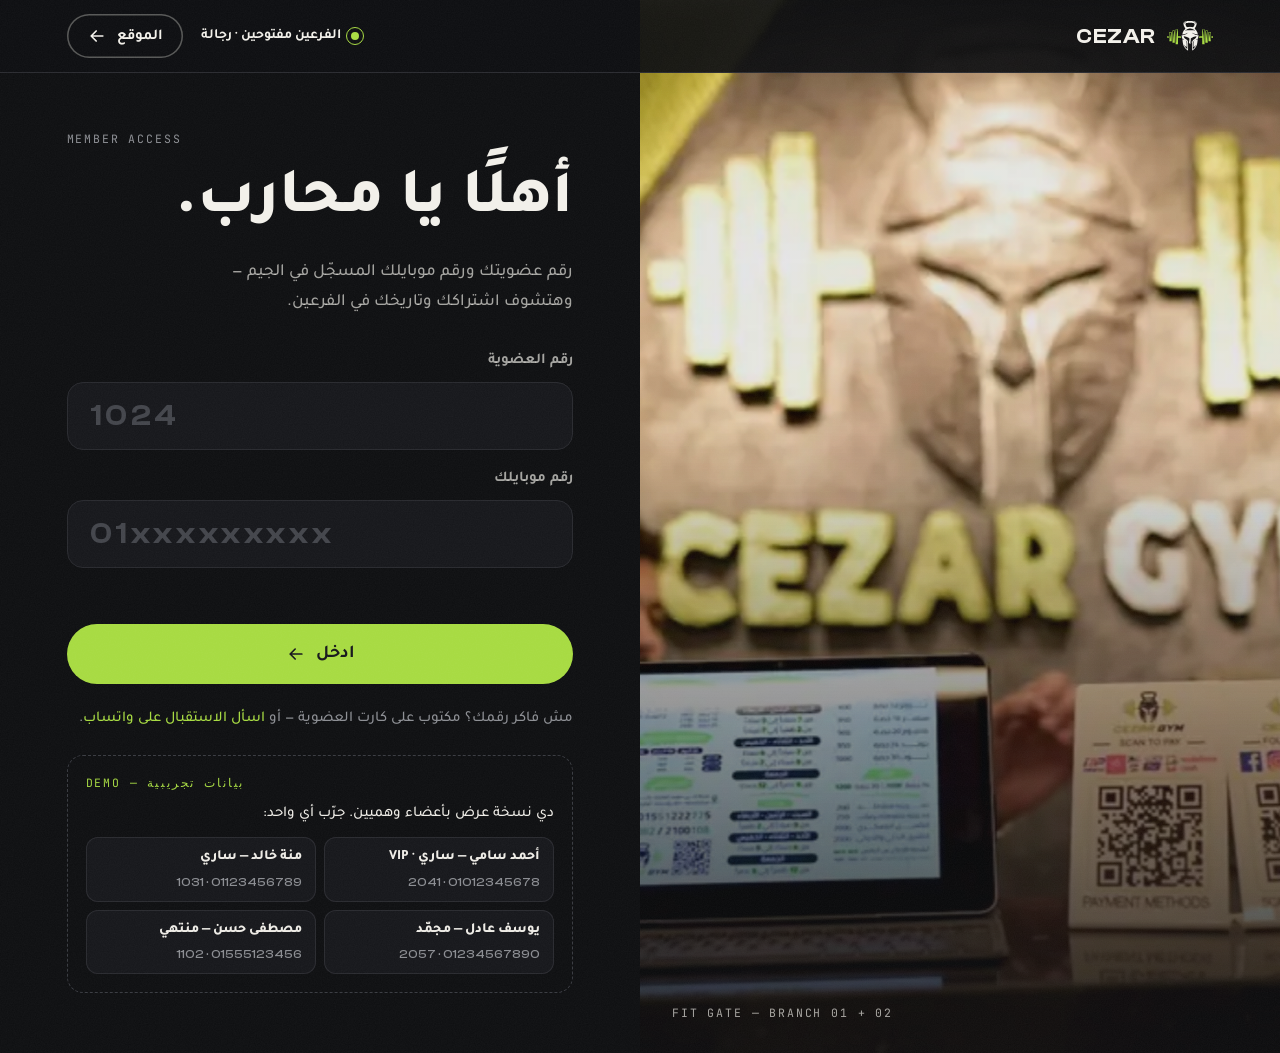
==== member.html @ 05eb7bba "سيزر جيم — موقع الفرعين + بوابة الأعضاء - الصفحة الرئيسية: هيرو برسم المبنى، الفرعين في نفس الحتة، م" ====
<!doctype html>
<html lang="ar" dir="rtl">
<head>
<meta charset="utf-8">
<meta name="viewport" content="width=device-width, initial-scale=1, viewport-fit=cover">
<title>بوابة الأعضاء — سيزر جيم</title>
<meta name="description" content="ادخل برقم عضويتك ورقم موبايلك واعرف اشتراكك وتاريخك في فرعين سيزر جيم.">
<meta name="robots" content="noindex">
<meta name="theme-color" content="#0E0F11">
<link rel="icon" href="assets/img/emblem.svg" type="image/svg+xml">
<link rel="preload" href="assets/fonts/clash-600.woff2" as="font" type="font/woff2" crossorigin>
<link rel="preload" href="assets/fonts/tajawal-800-ar.woff2" as="font" type="font/woff2" crossorigin>
<link rel="stylesheet" href="assets/css/base.css?v=6">
<link rel="stylesheet" href="assets/css/portal.css?v=6">
</head>
<body class="is-portal">

<div class="grain" aria-hidden="true"></div>

<header class="nav is-solid" data-nav>
  <a class="brand" href="index.html" aria-label="سيزر جيم — الرئيسية">
    <img src="assets/img/emblem.svg" alt="" width="46" height="30">
    <span class="brand__word">CEZAR</span>
  </a>
  <div class="nav__end p-nav">
    <span class="live" data-live><i class="live__dot"></i><span data-live-text>المواعيد</span></span>
    <a class="btn btn--ghost btn--sm" href="index.html">الموقع
      <svg class="ico" aria-hidden="true"><use href="assets/icons/sprite.svg#i-arrow-left"/></svg></a>
    <button class="btn btn--sm" type="button" data-logout hidden>
      <svg class="ico" aria-hidden="true"><use href="assets/icons/sprite.svg#i-logout"/></svg>خروج</button>
  </div>
</header>

<main class="portal">

  <!-- الدخول -->
  <section class="gate" data-gate aria-labelledby="gate-title">
    <div class="gate__media" aria-hidden="true">
      <img src="assets/img/logo-wall.webp" srcset="assets/img/logo-wall@s.webp 860w, assets/img/logo-wall.webp 1600w" sizes="50vw" alt="">
      <div class="gate__media-shade"></div>
      <p class="gate__media-cap mono">Fit gate — Branch 01 + 02</p>
    </div>
    <div class="gate__body">
      <p class="mono muted" data-in>Member access</p>
      <h1 id="gate-title" data-in>أهلًا يا محارب.</h1>
      <p class="gate__lead" data-in>رقم عضويتك ورقم موبايلك المسجّل في الجيم — وهتشوف اشتراكك وتاريخك في الفرعين.</p>
      <form class="gate__form" data-form novalidate data-in>
        <label class="field">
          <span class="field__label">رقم العضوية</span>
          <input class="field__input lat" id="f-code" name="code" inputmode="numeric" autocomplete="off" maxlength="8" placeholder="1024" required aria-describedby="f-err">
        </label>
        <label class="field">
          <span class="field__label">رقم موبايلك</span>
          <input class="field__input lat" id="f-pin" name="pin" type="tel" inputmode="tel" autocomplete="tel-national" maxlength="16" placeholder="01xxxxxxxxx" required aria-describedby="f-err">
        </label>
        <p class="field__err" id="f-err" role="alert" aria-live="assertive"></p>
        <button class="btn btn--lime gate__go" type="submit" data-go>
          <span data-go-label>ادخل</span>
          <svg class="ico" aria-hidden="true"><use href="assets/icons/sprite.svg#i-arrow-left"/></svg>
        </button>
      </form>
      <p class="gate__help" data-in>مش فاكر رقمك؟ مكتوب على كارت العضوية — أو
        <a class="link-line lime" data-wa="أهلًا، نسيت رقم العضوية بتاعي" href="https://wa.me/201097419761" target="_blank" rel="noopener">اسأل الاستقبال على واتساب</a>.</p>
      <div class="demo" data-demo hidden>
        <p class="mono">Demo — بيانات تجريبية</p>
        <p>دي نسخة عرض بأعضاء وهميين. جرّب أي واحد:</p>
        <div class="demo__list" data-demo-list></div>
      </div>
    </div>
  </section>

  <!-- لوحة العضو -->
  <section class="dash" data-dash hidden aria-labelledby="dash-title">
    <header class="dash__head">
      <div>
        <p class="mono muted" data-d-no>Member</p>
        <h1 id="dash-title" data-d-hello>أهلًا.</h1>
      </div>
      <span class="chip" data-d-status>—</span>
    </header>

    <div class="alerts" data-d-alerts></div>

    <div class="dash__grid">
      <article class="tile tile--ring">
        <p class="tile__k mono">Sessions</p>
        <div class="ring" data-d-ring>
          <svg viewBox="0 0 200 200" aria-hidden="true">
            <circle class="ring__bg" cx="100" cy="100" r="86"></circle>
            <g data-d-ticks></g>
            <circle class="ring__fg" cx="100" cy="100" r="86" pathLength="1" stroke-dasharray="1" stroke-dashoffset="1" data-d-ringfg></circle>
          </svg>
          <div class="ring__v"><b class="lat" data-d-left>0</b><span data-d-left-l>جلسة فاضلة</span></div>
        </div>
        <div class="ring__meta">
          <div><span class="muted">الباقة</span><b data-d-plan>—</b></div>
          <div><span class="muted">استخدمت</span><b><span class="lat" data-d-used>0</span> من <span class="lat" data-d-total>0</span></b></div>
        </div>
        <div class="days-bar">
          <div class="days-bar__top"><span class="muted">الأيام</span><b data-d-days>—</b></div>
          <div class="days-bar__track"><i data-d-daysbar></i></div>
          <div class="days-bar__ends"><span data-d-start>—</span><span data-d-end>—</span></div>
        </div>
      </article>

      <article class="tile tile--card">
        <p class="tile__k mono">Member card</p>
        <button class="flip" type="button" data-flip aria-label="اقلب الكارت عشان تشوف الكود">
          <span class="flip__inner">
            <span class="flip__face flip__front">
              <span class="card__top"><img src="assets/img/emblem.svg" alt="" width="58" height="38"><span class="mono muted" data-d-cardbr>Cezar gym</span></span>
              <span class="card__no lat" data-d-cardno>№ 0000</span>
              <span class="card__foot"><span><b data-d-cardname>—</b><span class="card__plan" data-d-cardplan>—</span></span><span class="mono" data-d-cardvalid>—</span></span>
            </span>
            <span class="flip__face flip__back">
              <span class="qr" data-d-qr></span>
              <span class="card__hint">ورّي الكود ده في الاستقبال</span>
            </span>
          </span>
        </button>
        <p class="tile__note muted">اضغط على الكارت عشان يتقلب.</p>
      </article>

      <article class="tile tile--facts">
        <p class="tile__k mono">Details</p>
        <dl class="facts" data-d-facts></dl>
      </article>

      <article class="tile tile--heat">
        <div class="tile__row"><p class="tile__k mono">Attendance — 12 weeks</p><p class="heat__legend"><span><i class="b1"></i>الفرع الأول</span><span><i class="b2"></i>الفرع الجديد</span><span><i class="fz"></i>تجميد</span></p></div>
        <div class="heat" data-d-heat role="img" aria-label="حضورك آخر 12 أسبوع"></div>
        <div class="stats" data-d-stats></div>
      </article>

      <article class="tile tile--branches">
        <div class="tile__row"><p class="tile__k mono">Both branches</p><span class="mono muted" data-d-access>—</span></div>
        <div class="brs" data-d-brs></div>
      </article>

      <article class="tile tile--hist">
        <p class="tile__k mono">History</p>
        <ol class="hist" data-d-hist></ol>
      </article>
    </div>

    <div class="dash__cta">
      <a class="btn btn--lime" data-d-renew href="https://wa.me/201097419761" target="_blank" rel="noopener">
        <svg class="ico" aria-hidden="true"><use href="assets/icons/sprite.svg#i-refresh"/></svg><span data-d-renew-l>جدّد اشتراكك</span></a>
      <a class="btn btn--ghost" href="tel:01097419761"><svg class="ico" aria-hidden="true"><use href="assets/icons/sprite.svg#i-phone"/></svg>كلّم الاستقبال</a>
    </div>
    <p class="dash__foot mono muted" data-d-updated></p>
  </section>
</main>

<script src="assets/vendor/gsap.min.js"></script>
<script src="assets/vendor/CustomEase.min.js"></script>
<script src="assets/vendor/qrcode.min.js"></script>
<script src="assets/js/data.js?v=12"></script>
<script src="assets/js/hours.js?v=6"></script>
<script src="data/portal.js?v=8"></script>
<script src="assets/js/portal-crypto.js?v=2"></script>
<script src="assets/js/portal-model.js?v=4"></script>
<script src="assets/js/portal.js?v=8"></script>
</body>
</html>
---- assets/css/base.css ----
/* ==========================================================================
   CEZAR — Chapter 02 · base.css
   التوكنز + الخطوط + المكونات المشتركة بين الموقع وبوابة الأعضاء.
   النظام كامل في DESIGN.md
   ========================================================================== */

/* ---------- الخطوط (كلها محلية) ---------- */
@font-face { font-family: 'Clash Display'; src: url('../fonts/clash-500.woff2') format('woff2'); font-weight: 500; font-display: swap; }
@font-face { font-family: 'Clash Display'; src: url('../fonts/clash-600.woff2') format('woff2'); font-weight: 600; font-display: swap; }
@font-face { font-family: 'Clash Display'; src: url('../fonts/clash-700.woff2') format('woff2'); font-weight: 700; font-display: swap; }
@font-face { font-family: 'JetBrains Mono'; src: url('../fonts/jbmono-400.woff2') format('woff2'); font-weight: 400 500; font-display: swap; }

@font-face { font-family: 'Tajawal'; src: url('../fonts/tajawal-400-ar.woff2') format('woff2'); font-weight: 400; font-display: swap; unicode-range: U+0600-06FF, U+0750-077F, U+0870-088E, U+0890-0891, U+0898-08E1, U+08E3-08FF, U+200C-200E, U+2010-2011, U+204F, U+2E41, U+FB50-FDFF, U+FE70-FE74, U+FE76-FEFC; }
@font-face { font-family: 'Tajawal'; src: url('../fonts/tajawal-400-lat.woff2') format('woff2'); font-weight: 400; font-display: swap; unicode-range: U+0000-00FF, U+0131, U+0152-0153, U+02BB-02BC, U+02C6, U+02DA, U+02DC, U+0304, U+0308, U+0329, U+2000-206F, U+20AC, U+2122, U+2191, U+2193, U+2212, U+2215, U+FEFF, U+FFFD; }
@font-face { font-family: 'Tajawal'; src: url('../fonts/tajawal-500-ar.woff2') format('woff2'); font-weight: 500; font-display: swap; unicode-range: U+0600-06FF, U+0750-077F, U+0870-088E, U+0890-0891, U+0898-08E1, U+08E3-08FF, U+200C-200E, U+2010-2011, U+204F, U+2E41, U+FB50-FDFF, U+FE70-FE74, U+FE76-FEFC; }
@font-face { font-family: 'Tajawal'; src: url('../fonts/tajawal-500-lat.woff2') format('woff2'); font-weight: 500; font-display: swap; unicode-range: U+0000-00FF, U+0131, U+0152-0153, U+02BB-02BC, U+02C6, U+02DA, U+02DC, U+0304, U+0308, U+0329, U+2000-206F, U+20AC, U+2122, U+2191, U+2193, U+2212, U+2215, U+FEFF, U+FFFD; }
@font-face { font-family: 'Tajawal'; src: url('../fonts/tajawal-700-ar.woff2') format('woff2'); font-weight: 700; font-display: swap; unicode-range: U+0600-06FF, U+0750-077F, U+0870-088E, U+0890-0891, U+0898-08E1, U+08E3-08FF, U+200C-200E, U+2010-2011, U+204F, U+2E41, U+FB50-FDFF, U+FE70-FE74, U+FE76-FEFC; }
@font-face { font-family: 'Tajawal'; src: url('../fonts/tajawal-700-lat.woff2') format('woff2'); font-weight: 700; font-display: swap; unicode-range: U+0000-00FF, U+0131, U+0152-0153, U+02BB-02BC, U+02C6, U+02DA, U+02DC, U+0304, U+0308, U+0329, U+2000-206F, U+20AC, U+2122, U+2191, U+2193, U+2212, U+2215, U+FEFF, U+FFFD; }
@font-face { font-family: 'Tajawal'; src: url('../fonts/tajawal-800-ar.woff2') format('woff2'); font-weight: 800; font-display: swap; unicode-range: U+0600-06FF, U+0750-077F, U+0870-088E, U+0890-0891, U+0898-08E1, U+08E3-08FF, U+200C-200E, U+2010-2011, U+204F, U+2E41, U+FB50-FDFF, U+FE70-FE74, U+FE76-FEFC; }
@font-face { font-family: 'Tajawal'; src: url('../fonts/tajawal-800-lat.woff2') format('woff2'); font-weight: 800; font-display: swap; unicode-range: U+0000-00FF, U+0131, U+0152-0153, U+02BB-02BC, U+02C6, U+02DA, U+02DC, U+0304, U+0308, U+0329, U+2000-206F, U+20AC, U+2122, U+2191, U+2193, U+2212, U+2215, U+FEFF, U+FFFD; }
@font-face { font-family: 'Tajawal'; src: url('../fonts/tajawal-900-ar.woff2') format('woff2'); font-weight: 900; font-display: swap; unicode-range: U+0600-06FF, U+0750-077F, U+0870-088E, U+0890-0891, U+0898-08E1, U+08E3-08FF, U+200C-200E, U+2010-2011, U+204F, U+2E41, U+FB50-FDFF, U+FE70-FE74, U+FE76-FEFC; }
@font-face { font-family: 'Tajawal'; src: url('../fonts/tajawal-900-lat.woff2') format('woff2'); font-weight: 900; font-display: swap; unicode-range: U+0000-00FF, U+0131, U+0152-0153, U+02BB-02BC, U+02C6, U+02DA, U+02DC, U+0304, U+0308, U+0329, U+2000-206F, U+20AC, U+2122, U+2191, U+2193, U+2212, U+2215, U+FEFF, U+FFFD; }

/* ---------- التوكنز ---------- */
:root {
  --bg: #0E0F11;
  --ink: #17181C;
  --ink-2: #1F2025;
  --line: #2A2B30;
  --paper: #F3F1EB;
  --paper-2: #E7E4DB;
  --paper-dim: rgba(243, 241, 235, 0.66);
  --muted: #8E9095;
  --lime: #A8DC42;
  --lime-deep: #5E8410;

  --f-ar: 'Tajawal', system-ui, sans-serif;
  --f-lat: 'Clash Display', 'Tajawal', system-ui, sans-serif;
  --f-mono: 'JetBrains Mono', ui-monospace, monospace;

  --gx: clamp(20px, 5.2vw, 88px);               /* الهامش الجانبي */
  --sec: clamp(140px, 22vh, 260px);             /* المسافة بين الأقسام */
  --hero-word: clamp(88px, 21.5vw, 380px);
  --h2: clamp(40px, 5.6vw, 92px);
  --h3: clamp(26px, 2.8vw, 44px);
  --body: clamp(17px, 1.15vw, 19px);

  --cz: cubic-bezier(0.16, 1, 0.3, 1);
  --czio: cubic-bezier(0.76, 0, 0.24, 1);
  --grain: 0.07;
}

*, *::before, *::after { box-sizing: border-box; }
html { background: var(--bg); color: var(--paper); -webkit-text-size-adjust: 100%; text-size-adjust: 100%; }
html.lenis, html.lenis body { height: auto; }
.lenis.lenis-smooth { scroll-behavior: auto !important; }
.lenis.lenis-stopped { overflow: hidden; }
body {
  margin: 0; background: var(--bg); color: var(--paper);
  font-family: var(--f-ar); font-size: var(--body); font-weight: 500; line-height: 1.75;
  -webkit-font-smoothing: antialiased; -moz-osx-font-smoothing: grayscale;
  overflow-x: clip; text-rendering: optimizeLegibility;
}
img, svg, video, canvas { display: block; max-width: 100%; }
a { color: inherit; text-decoration: none; }
button { font: inherit; color: inherit; background: none; border: 0; padding: 0; cursor: pointer; }
h1, h2, h3, h4, p { margin: 0; font-weight: inherit; }
ul, ol { margin: 0; padding: 0; list-style: none; }
::selection { background: var(--lime); color: var(--ink); }
:focus-visible { outline: 2px solid var(--lime); outline-offset: 4px; border-radius: 4px; }
html { scrollbar-color: #3a3b40 var(--bg); scrollbar-width: thin; }
::-webkit-scrollbar { width: 10px; height: 10px; }
::-webkit-scrollbar-track { background: var(--bg); }
::-webkit-scrollbar-thumb { background: #3a3b40; border-radius: 10px; border: 2px solid var(--bg); }

[hidden] { display: none !important; }
.sr { position: absolute !important; width: 1px; height: 1px; overflow: hidden; clip: rect(0 0 0 0); white-space: nowrap; }
.wrap { padding-inline: var(--gx); }
.lat { font-family: var(--f-lat); direction: ltr; unicode-bidi: isolate; }
.mono {
  font-family: var(--f-mono); font-size: 11.5px; font-weight: 400; line-height: 1.5;
  letter-spacing: 0.16em; text-transform: uppercase; direction: ltr; unicode-bidi: isolate;
}
.muted { color: var(--muted); }
.lime { color: var(--lime); }
.ico { width: 1.15em; height: 1.15em; flex: none; }

/* ---------- الأزرار (pill — WHOOP) ---------- */
.btn {
  --b: var(--paper); --t: var(--ink); --hb: var(--lime); --ht: var(--ink);
  position: relative; isolation: isolate; overflow: hidden;
  display: inline-flex; align-items: center; justify-content: center; gap: 10px;
  min-height: 54px; padding: 0 28px; border-radius: 999px;
  background: var(--b); color: var(--t);
  font-family: var(--f-ar); font-size: 16px; font-weight: 700; line-height: 1; white-space: nowrap;
  transition: color 0.5s var(--cz);
}
.btn::before {
  content: ''; position: absolute; inset: 0; z-index: -1; background: var(--hb);
  border-radius: inherit; transform: translateY(101%); transition: transform 0.6s var(--cz);
}
.btn:hover::before, .btn:focus-visible::before { transform: translateY(0); }
.btn:hover, .btn:focus-visible { color: var(--ht); }
.btn .ico { width: 20px; height: 20px; }
.btn--lime { --b: var(--lime); --t: var(--ink); --hb: var(--paper); --ht: var(--ink); }
.btn--ghost { --b: transparent; --t: var(--paper); --hb: var(--paper); --ht: var(--ink); box-shadow: inset 0 0 0 1.5px rgba(243, 241, 235, 0.32); }
.btn--ink { --b: var(--ink); --t: var(--paper); --hb: var(--lime); --ht: var(--ink); }
.btn--sm { min-height: 44px; padding: 0 20px; font-size: 15px; }

.link-line { position: relative; display: inline-flex; align-items: center; gap: 8px; }
.link-line::after {
  content: ''; position: absolute; inset-inline: 0; bottom: -4px; height: 1px; background: currentColor;
  transform: scaleX(0); transform-origin: right; transition: transform 0.6s var(--cz);
}
.link-line:hover::after { transform: scaleX(1); transform-origin: left; }

/* ---------- الحالة الحيّة ---------- */
.live { display: inline-flex; align-items: center; gap: 10px; font-size: 14px; font-weight: 700; color: var(--paper); white-space: nowrap; }
.live__dot { position: relative; width: 8px; height: 8px; border-radius: 50%; background: var(--muted); flex: none; }
.live.is-open .live__dot { background: var(--lime); }
.live.is-open .live__dot::after {
  content: ''; position: absolute; inset: -5px; border-radius: 50%; border: 1px solid var(--lime);
  animation: ping 2.4s var(--cz) infinite;
}
@keyframes ping { 0% { transform: scale(0.4); opacity: 1; } 100% { transform: scale(1.6); opacity: 0; } }

/* ---------- النافبار ---------- */
.nav {
  position: fixed; inset: 0 0 auto; z-index: 50;
  display: flex; align-items: center; justify-content: space-between; gap: 24px;
  height: 84px; padding-inline: var(--gx);
  transition: background 0.6s var(--cz), transform 0.7s var(--cz), height 0.6s var(--cz);
}
.nav.is-solid { background: rgba(14, 15, 17, 0.94); height: 72px; box-shadow: 0 1px 0 var(--line); }
.nav.is-hidden { transform: translateY(-110%); }
html.intro .nav { opacity: 0; }
.brand { display: inline-flex; align-items: center; gap: 12px; }
.brand img { width: 46px; height: auto; }
.brand__word { font-family: var(--f-lat); font-weight: 600; font-size: 21px; letter-spacing: 0.02em; direction: ltr; }
.brand__word b { font-weight: 600; color: var(--lime); }
.nav__links { display: flex; gap: clamp(18px, 2.4vw, 40px); font-size: 15px; font-weight: 700; }
.nav__links a { color: var(--paper-dim); transition: color 0.4s; }
.nav__links a:hover { color: var(--paper); }
.nav__end { display: flex; align-items: center; gap: 18px; }
.nav__menu { display: none; width: 48px; height: 48px; border-radius: 50%; box-shadow: inset 0 0 0 1.5px rgba(243, 241, 235, 0.3); place-items: center; }
.nav__menu span { display: block; width: 18px; height: 1.5px; background: var(--paper); transition: transform 0.5s var(--cz); }
.nav__menu span + span { margin-top: 6px; }
.nav__menu[aria-expanded="true"] span:first-child { transform: translateY(3.75px) rotate(45deg); }
.nav__menu[aria-expanded="true"] span:last-child { transform: translateY(-3.75px) rotate(-45deg); }

.menu {
  position: fixed; inset: 0; z-index: 49; background: var(--bg);
  display: flex; flex-direction: column; justify-content: center; gap: 8px; padding: 110px var(--gx) 40px;
  clip-path: inset(0 0 100% 0); visibility: hidden; transition: clip-path 0.8s var(--czio), visibility 0s 0.8s;
}
.menu.is-open { clip-path: inset(0 0 0% 0); visibility: visible; transition: clip-path 0.8s var(--czio); }
.menu a.menu__big { font-size: clamp(40px, 11vw, 64px); font-weight: 800; line-height: 1.25; }
.menu .mono { color: var(--muted); margin-top: 28px; }

@media (max-width: 1080px) {
  .nav__links { display: none; }
  .nav__menu { display: grid; }
  .nav__end .btn, .nav__end .live { display: none; }
}

/* ---------- المؤشر ---------- */
.cursor {
  position: fixed; top: 0; left: 0; z-index: 90; pointer-events: none;
  width: 10px; height: 10px; margin: -5px; border-radius: 50%; background: var(--paper);
  mix-blend-mode: difference; display: none; place-items: center;
}
html.has-cursor .cursor { display: grid; }
.cursor__label { font-family: var(--f-mono); font-size: 11px; letter-spacing: 0.14em; color: var(--bg); opacity: 0; text-transform: uppercase; white-space: nowrap; }

/* ---------- الجرين ---------- */
.grain {
  position: fixed; inset: -50%; z-index: 80; pointer-events: none; opacity: var(--grain);
  background-image: url("[data-uri]");
  animation: grain 1.2s steps(6) infinite;
}
@keyframes grain {
  0% { transform: translate(0, 0); } 20% { transform: translate(-3%, 2%); } 40% { transform: translate(2%, -3%); }
  60% { transform: translate(-2%, -1%); } 80% { transform: translate(3%, 3%); } 100% { transform: translate(0, 0); }
}

/* ---------- /tweak ---------- */
.tweak {
  position: fixed; left: 16px; bottom: 16px; z-index: 100; width: 270px; direction: ltr;
  background: var(--ink); color: var(--paper); border: 1px solid var(--line); border-radius: 14px;
  padding: 16px; font: 500 12px/1.4 var(--f-mono);
}
.tweak h4 { margin: 0 0 10px; font-size: 12px; letter-spacing: 0.14em; color: var(--lime); }
.tweak label { display: grid; grid-template-columns: 1fr auto; gap: 4px; margin-bottom: 10px; }
.tweak input[type=range] { grid-column: 1 / -1; accent-color: var(--lime); }
.tweak input[type=color] { grid-column: 1 / -1; width: 100%; height: 28px; border: 0; background: none; }
.tweak button { width: 100%; min-height: 40px; border-radius: 999px; background: var(--lime); color: var(--ink); font-weight: 700; }
.tweak pre { display: none; white-space: pre-wrap; margin: 10px 0 0; padding: 10px; background: var(--bg); border-radius: 8px; font-size: 11px; }

@media (prefers-reduced-motion: reduce) {
  *, *::before, *::after { animation-duration: 0.01ms !important; animation-iteration-count: 1 !important; transition-duration: 0.01ms !important; }
  .grain { display: none; }
}
---- assets/css/portal.css ----
/* ==========================================================================
   CEZAR — portal.css (بوابة الأعضاء)
   «معمل أداء بالليل» من WHOOP: أرقام ضخمة، حلقة جلسات، داتا مش زخرفة.
   أهداف ضغط ≥ 44px والإنبوت 20px+ (Apple HIG — تريك 20).
   ========================================================================== */
.portal { min-height: 100svh; }

/* ---------- الدخول ---------- */
.gate { display: grid; grid-template-columns: 1fr 1fr; min-height: 100svh; }
.gate__media { position: relative; overflow: hidden; background: var(--ink); --gc: 0; clip-path: inset(0 0 calc(var(--gc) * 100%) 0); }
.gate__media img { position: absolute; inset: 0; width: 100%; height: 100%; object-fit: cover; }
.gate__media-shade { position: absolute; inset: 0; background: linear-gradient(to top, rgba(14, 15, 17, 0.85), rgba(14, 15, 17, 0.1) 60%); }
.gate__media-cap { position: absolute; inset: auto 32px 32px; color: var(--paper-dim); }
.gate__body { display: grid; align-content: center; gap: 22px; padding: 130px var(--gx) 60px; max-width: 640px; }
.gate__body h1 { font-size: clamp(42px, 5vw, 84px); font-weight: 800; line-height: 1.05; }
.gate__lead { color: var(--paper-dim); max-width: 36ch; }
.gate__form { display: grid; gap: 16px; margin-top: 8px; }
.field { display: grid; gap: 8px; }
.field__label { font-size: 15px; font-weight: 700; color: var(--paper-dim); }
.field__input {
  width: 100%; min-height: 68px; padding: 0 22px; border-radius: 16px; border: 1.5px solid var(--line);
  background: var(--ink); color: var(--paper); font-size: 30px; font-weight: 600; letter-spacing: 0.12em; text-align: left;
  transition: border-color 0.4s var(--cz), background 0.4s var(--cz);
}
.field__input::placeholder { color: #44464c; }
.field__input:focus { outline: none; border-color: var(--lime); background: var(--ink-2); }
.field.is-bad .field__input { border-color: #E5664B; }
.field__err { min-height: 1.6em; color: #F08A72; font-size: 15px; font-weight: 700; }
.gate__go { justify-self: stretch; min-height: 60px; font-size: 18px; }
.gate__go[aria-busy="true"] { pointer-events: none; opacity: 0.75; }
.gate__help { font-size: 15px; color: var(--muted); }
.demo { border: 1px dashed #3a3c42; border-radius: 16px; padding: 18px; display: grid; gap: 10px; font-size: 15px; }
.demo .mono { color: var(--lime); }
.demo__list { display: grid; grid-template-columns: 1fr 1fr; gap: 8px; }
.demo__list button {
  min-height: 56px; border-radius: 12px; padding: 8px 14px; text-align: right; background: var(--ink); box-shadow: inset 0 0 0 1px var(--line);
  display: grid; gap: 2px; font-size: 14px; transition: box-shadow 0.3s;
}
.demo__list button:hover { box-shadow: inset 0 0 0 1px var(--lime); }
.demo__list b { font-weight: 800; }
.demo__list span { color: var(--muted); font-size: 12.5px; }
@media (max-width: 899px) {
  .gate { grid-template-columns: 1fr; }
  .gate__media { height: 34svh; min-height: 220px; }
  .gate__body { padding-top: 36px; }
  .demo__list { grid-template-columns: 1fr; }
}

/* ---------- اللوحة ---------- */
.dash { padding: 130px var(--gx) 80px; max-width: 1480px; margin-inline: auto; }
.dash__head { display: flex; align-items: flex-end; justify-content: space-between; gap: 20px; flex-wrap: wrap; }
.dash__head h1 { font-size: clamp(40px, 5vw, 80px); font-weight: 800; line-height: 1.05; margin-top: 8px; }
.chip { display: inline-flex; align-items: center; gap: 10px; min-height: 40px; padding: 0 18px; border-radius: 999px; font-size: 15px; font-weight: 800; box-shadow: inset 0 0 0 1.5px var(--line); }
.chip::before { content: ''; width: 8px; height: 8px; border-radius: 50%; background: currentColor; }
.chip.s-active { color: var(--lime); box-shadow: inset 0 0 0 1.5px rgba(168, 220, 66, 0.45); }
.chip.s-frozen { color: #8EC5FF; box-shadow: inset 0 0 0 1.5px rgba(142, 197, 255, 0.4); }
.chip.s-expired, .chip.s-used, .chip.s-blocked { color: #F08A72; box-shadow: inset 0 0 0 1.5px rgba(240, 138, 114, 0.4); }
.chip.s-none { color: var(--muted); }

.alerts { display: grid; gap: 10px; margin-top: 28px; }
.alert { display: flex; align-items: center; justify-content: space-between; gap: 16px; flex-wrap: wrap; padding: 18px 22px; border-radius: 16px; background: var(--ink); box-shadow: inset -4px 0 0 var(--lime); }
.alert b { font-weight: 800; font-size: 18px; display: block; }
.alert span { color: var(--paper-dim); font-size: 15px; }
.alert.k-due { box-shadow: inset -4px 0 0 #F08A72; }
.alert.k-frozen { box-shadow: inset -4px 0 0 #8EC5FF; }
.alert.k-expired, .alert.k-used, .alert.k-blocked { box-shadow: inset -4px 0 0 #F08A72; }

.dash__grid { display: grid; grid-template-columns: repeat(12, 1fr); gap: 16px; margin-top: 28px; }
.tile { background: var(--ink); border-radius: 22px; padding: 26px; box-shadow: inset 0 0 0 1px var(--line); display: grid; align-content: start; gap: 18px; min-width: 0; }
.tile__k { color: var(--muted); }
.tile__row { display: flex; justify-content: space-between; align-items: center; gap: 12px; flex-wrap: wrap; }
.tile__note { font-size: 14px; }
.tile--ring { grid-column: span 5; grid-row: span 2; }
.tile--card { grid-column: span 7; }
.tile--facts { grid-column: span 7; }
.tile--heat { grid-column: span 7; }
.tile--hours { grid-column: span 5; }
.tile--hist { grid-column: span 12; }

/* الحلقة */
.ring { position: relative; width: min(100%, 340px); aspect-ratio: 1; justify-self: center; margin-block: 8px; }
.ring svg { width: 100%; height: 100%; transform: rotate(-90deg); overflow: visible; }
.ring__bg { fill: none; stroke: var(--ink-2); stroke-width: 14; }
.ring__fg { fill: none; stroke: var(--lime); stroke-width: 14; stroke-linecap: round; }
.ring__tick { stroke: var(--bg); stroke-width: 3; }
.ring__v { position: absolute; inset: 0; display: grid; place-content: center; text-align: center; line-height: 1; }
.ring__v b { font-weight: 600; font-size: clamp(76px, 9vw, 120px); letter-spacing: -0.04em; }
.ring__v span { font-size: 16px; font-weight: 700; color: var(--paper-dim); margin-top: 8px; }
.ring__meta { display: grid; grid-template-columns: 1fr 1fr; gap: 12px; }
.ring__meta div { display: grid; gap: 2px; padding: 14px 16px; border-radius: 14px; background: var(--bg); }
.ring__meta span { font-size: 13px; }
.ring__meta b { font-size: 18px; font-weight: 800; }
.days-bar { display: grid; gap: 10px; }
.days-bar__top { display: flex; justify-content: space-between; font-size: 15px; }
.days-bar__top b { font-weight: 800; }
.days-bar__track { height: 8px; border-radius: 8px; background: var(--ink-2); overflow: hidden; }
.days-bar__track i { display: block; height: 100%; width: 100%; background: var(--paper); border-radius: inherit; transform-origin: right; transform: scaleX(var(--p, 0)); }
.days-bar__ends { display: flex; justify-content: space-between; font-size: 13px; color: var(--muted); }

/* الكارت (بيتقلب) */
.flip { width: min(100%, 460px); aspect-ratio: 1.586; perspective: 1400px; justify-self: start; text-align: right; }
.flip__inner { position: relative; display: block; width: 100%; height: 100%; transform-style: preserve-3d; transition: transform 1s var(--cz); }
.flip.is-back .flip__inner { transform: rotateY(180deg); }
.flip__face { position: absolute; inset: 0; border-radius: 20px; padding: 24px; backface-visibility: hidden; -webkit-backface-visibility: hidden; display: grid; overflow: hidden; }
.flip__front { background: var(--bg); box-shadow: inset 0 0 0 1px #34363c; grid-template-rows: auto 1fr auto; }
.flip__front::before { content: ''; position: absolute; inset: 0; background: url('../img/emblem-ghost.png') no-repeat -18% 150% / 78%; opacity: 0.09; pointer-events: none; }
.flip__back { background: var(--paper); color: var(--ink); transform: rotateY(180deg); place-items: center; align-content: center; gap: 12px; }
.card__top { display: flex; justify-content: space-between; align-items: center; }
.card__top img { width: 54px; }
.card__no { align-self: center; font-size: clamp(30px, 3.4vw, 46px); font-weight: 600; letter-spacing: 0.08em; text-align: left; }
.card__foot { display: flex; justify-content: space-between; align-items: flex-end; gap: 10px; }
.card__foot b { display: block; font-size: 18px; font-weight: 800; }
.card__foot .mono { color: var(--muted); font-size: 10.5px; display: block; }
.card__plan { display: block; color: var(--muted); font-size: 14px; font-weight: 700; }
.qr { width: 46%; aspect-ratio: 1; }
.qr svg, .qr img { width: 100%; height: 100%; }
.card__hint { font-size: 14px; font-weight: 800; }

/* التفاصيل */
.facts { display: grid; grid-template-columns: 1fr 1fr; gap: 0 28px; margin: 0; }
.facts div { display: flex; justify-content: space-between; gap: 14px; padding: 13px 0; border-bottom: 1px solid var(--line); font-size: 16px; min-width: 0; }
.facts dt { color: var(--muted); }
.facts dd { margin: 0; font-weight: 800; text-align: left; }

/* الحضور */
.heat { display: grid; grid-template-columns: auto repeat(12, 1fr); gap: 5px; direction: rtl; }
.heat__day { font-size: 11px; color: var(--muted); align-self: center; padding-inline-end: 6px; white-space: nowrap; }
.heat__c { aspect-ratio: 1; border-radius: 4px; background: var(--ink-2); }
.heat__c.l1 { background: rgba(168, 220, 66, 0.45); }
.heat__c.l2 { background: var(--lime); }
.heat__c.is-today { box-shadow: 0 0 0 1.5px var(--paper); }
.heat__c.is-future { background: transparent; box-shadow: inset 0 0 0 1px var(--ink-2); }
.heat__c.is-frozen { background: repeating-linear-gradient(45deg, #24364a 0 3px, var(--ink-2) 3px 6px); }
.heat__legend { display: flex; align-items: center; gap: 5px; font-size: 12px; color: var(--muted); }
.heat__legend i { width: 12px; height: 12px; border-radius: 3px; background: var(--ink-2); }
.heat__legend i.l1 { background: rgba(168, 220, 66, 0.45); }
.heat__legend i.l2 { background: var(--lime); }
.heat__legend i.fz { background: repeating-linear-gradient(45deg, #24364a 0 3px, var(--ink-2) 3px 6px); }
.heat__legend span { display: inline-flex; align-items: center; gap: 6px; margin-inline-start: 10px; }
.stats { display: grid; grid-template-columns: repeat(3, 1fr); gap: 10px; }
.stat { padding: 14px 16px; border-radius: 14px; background: var(--bg); display: grid; gap: 4px; }
.stat b { font-family: var(--f-lat); font-weight: 600; font-size: 34px; line-height: 1; letter-spacing: -0.02em; direction: ltr; text-align: right; }
.stat span { font-size: 13px; color: var(--muted); }

/* المواعيد */
.tile--hours h2 { font-size: 26px; font-weight: 800; line-height: 1.2; }
.hours { display: grid; border-top: 1px solid var(--line); }
.hours li { display: flex; justify-content: space-between; gap: 12px; padding: 12px 0; border-bottom: 1px solid var(--line); font-size: 16px; }
.hours li.is-now { color: var(--lime); font-weight: 800; }

/* السجل */
.hist { display: grid; }
.hist li { display: grid; grid-template-columns: 1.2fr 1.6fr auto; gap: 16px; align-items: center; padding: 14px 0; border-bottom: 1px solid var(--line); font-size: 16px; }
.hist li:first-child { border-top: 1px solid var(--line); }
.hist b { font-weight: 800; }
.hist .when { color: var(--paper-dim); }
.hist .amt { font-family: var(--f-lat); font-weight: 600; direction: ltr; text-align: left; }
.hist .amt small { font-family: var(--f-ar); color: var(--muted); font-size: 13px; margin-inline-start: 4px; }
.hist .due { color: #F08A72; font-family: var(--f-ar); font-size: 13px; display: block; text-align: left; }

.dash__cta { display: flex; flex-wrap: wrap; gap: 12px; margin-top: 28px; }
.dash__foot { margin-top: 28px; }

@media (max-width: 1080px) {
  .tile--ring, .tile--card, .tile--facts, .tile--heat, .tile--hours { grid-column: span 12; grid-row: auto; }
}
@media (max-width: 640px) {
  .dash { padding-top: 110px; }
  .tile { padding: 20px; border-radius: 18px; }
  .facts { grid-template-columns: 1fr; }
  .hist li { grid-template-columns: 1fr auto; }
  .hist .when { grid-column: 1 / -1; grid-row: 2; font-size: 14px; }
  .stats { grid-template-columns: 1fr 1fr 1fr; }
  .stat b { font-size: 26px; }
  .heat { gap: 3px; }
  .dash__cta .btn { flex: 1; }
}
.p-nav .btn, .p-nav .live { display: inline-flex; }
.p-nav [hidden] { display: none !important; }
@media (max-width: 640px) { .p-nav .live { display: none; } }
@media (max-width: 520px) { .p-nav .btn--ghost { display: none; } }

/* ---------- الفرعين (v2) ---------- */
.tile--branches { grid-column: span 5; }
.heat__c.b1 { background: var(--paper); }
.heat__c.b2 { background: var(--lime); }
.heat__c.both { background: linear-gradient(135deg, var(--paper) 0 50%, var(--lime) 50% 100%); }
.heat__legend i.b1 { background: var(--paper); }
.heat__legend i.b2 { background: var(--lime); }
.stat__ar { font-family: var(--f-ar) !important; font-weight: 800 !important; font-size: 22px !important; line-height: 1.5 !important; direction: rtl !important; }
.brs { display: grid; gap: 12px; }
.br-row { display: grid; gap: 12px; padding: 16px; border-radius: 16px; background: var(--bg); box-shadow: inset 0 0 0 1px var(--line); }
.br-row.is-off { opacity: 0.6; }
.br-row__head { display: grid; grid-template-columns: auto 1fr auto; align-items: center; gap: 12px; }
.br-row__n { font-weight: 600; font-size: 34px; line-height: 1; letter-spacing: -0.03em; color: var(--paper); }
.br-row--b2 .br-row__n { color: var(--lime); }
.br-row__head b { display: block; font-weight: 800; font-size: 17px; }
.br-row__head span { font-size: 13px; color: var(--muted); }
.br-row__acc { font-size: 12px !important; font-weight: 800; padding: 4px 10px; border-radius: 999px; box-shadow: inset 0 0 0 1px var(--line); color: var(--paper-dim) !important; white-space: nowrap; }
.br-row:not(.is-off) .br-row__acc { color: var(--lime) !important; box-shadow: inset 0 0 0 1px rgba(168, 220, 66, 0.45); }
.br-row__stats { display: grid; grid-template-columns: 1fr 1fr; gap: 8px; }
.br-row__stats div { display: grid; gap: 2px; padding: 10px 12px; border-radius: 12px; background: var(--ink); }
.br-row__stats b { font-weight: 800; font-size: 18px; }
.br-row__stats b.lat { font-weight: 600; font-size: 24px; line-height: 1.1; }
.br-row__stats span { font-size: 12.5px; color: var(--muted); }
.br-row .hours li { font-size: 14.5px; padding: 9px 0; }
.br-row__open { color: var(--lime); font-weight: 800; font-size: 15px; }
.br-row__up { font-size: 14px; font-weight: 800; justify-self: start; }
.brtag { display: inline-flex; align-items: center; min-height: 22px; padding: 0 8px; margin-inline-end: 6px; border-radius: 999px; font-size: 11.5px; font-weight: 800; box-shadow: inset 0 0 0 1px var(--line); color: var(--paper-dim); white-space: nowrap; }
.brtag--b2 { color: var(--lime); box-shadow: inset 0 0 0 1px rgba(168, 220, 66, 0.4); }
.vipb { display: inline-flex; align-items: center; min-height: 20px; padding: 0 7px; border-radius: 999px; background: var(--lime); color: var(--ink); font-family: var(--f-lat); font-weight: 700; font-size: 11px; letter-spacing: 0.06em; vertical-align: middle; }
@media (max-width: 1080px) { .tile--branches { grid-column: span 12; } }
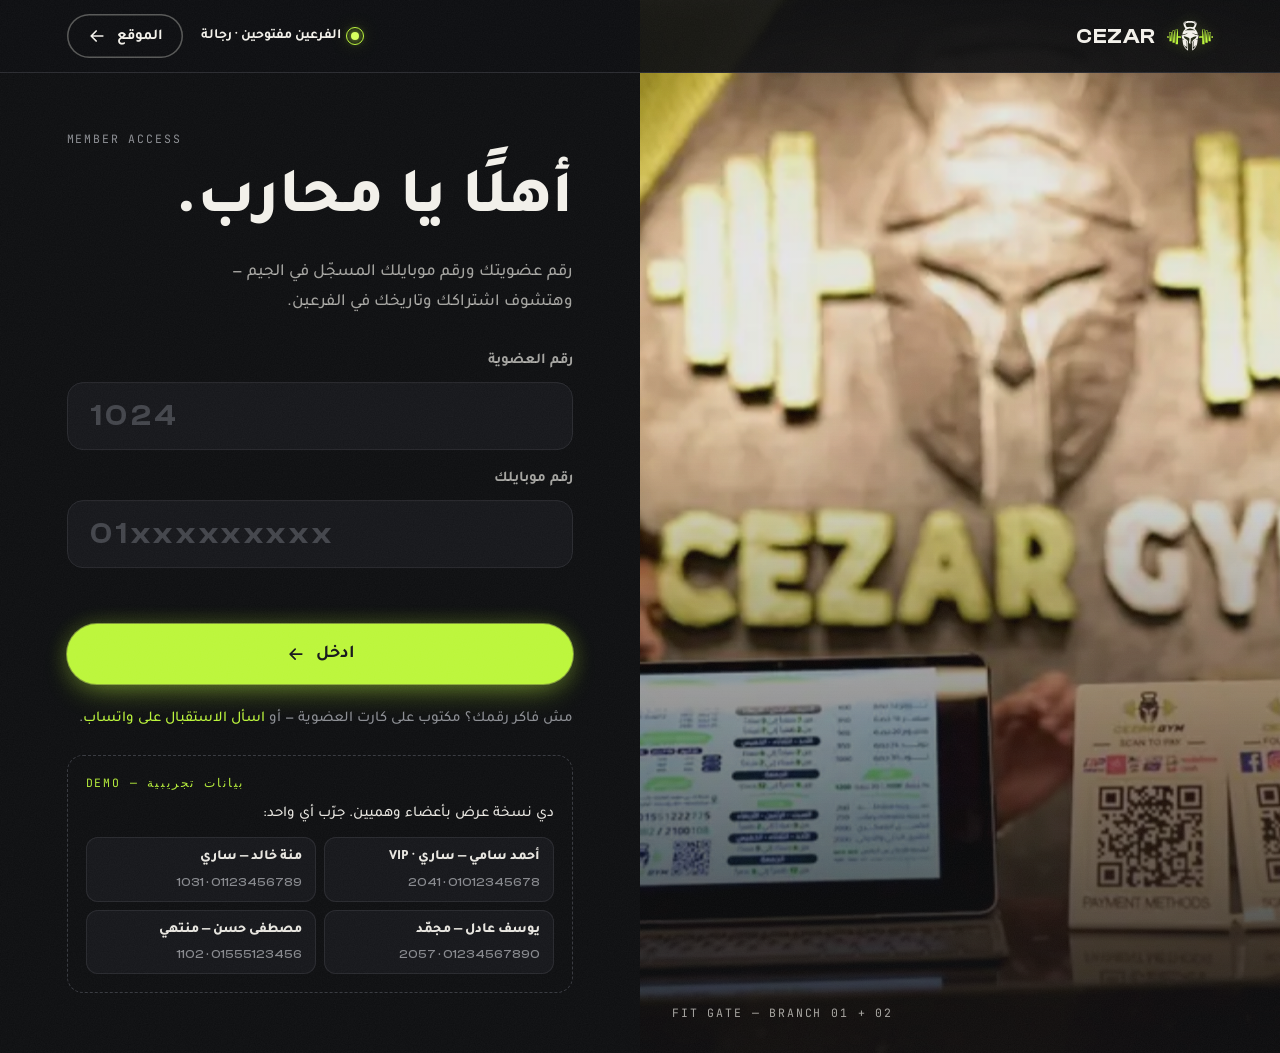
==== commit 06813946: "v5: هيرو بالليل زي الموك أب + فسفوري منوّر + ساعة الموقع القديم بسويتش الفرعين - الهيرو: سما مغرب من" ====
--- a/member.html
+++ b/member.html
@@ -10,8 +10,8 @@
 <link rel="icon" href="assets/img/emblem.svg" type="image/svg+xml">
 <link rel="preload" href="assets/fonts/clash-600.woff2" as="font" type="font/woff2" crossorigin>
 <link rel="preload" href="assets/fonts/tajawal-800-ar.woff2" as="font" type="font/woff2" crossorigin>
-<link rel="stylesheet" href="assets/css/base.css?v=6">
-<link rel="stylesheet" href="assets/css/portal.css?v=6">
+<link rel="stylesheet" href="assets/css/base.css?v=7">
+<link rel="stylesheet" href="assets/css/portal.css?v=7">
 </head>
 <body class="is-portal">
 
@@ -155,7 +155,7 @@
 <script src="assets/vendor/gsap.min.js"></script>
 <script src="assets/vendor/CustomEase.min.js"></script>
 <script src="assets/vendor/qrcode.min.js"></script>
-<script src="assets/js/data.js?v=12"></script>
+<script src="assets/js/data.js?v=13"></script>
 <script src="assets/js/hours.js?v=6"></script>
 <script src="data/portal.js?v=8"></script>
 <script src="assets/js/portal-crypto.js?v=2"></script>
--- a/assets/css/base.css
+++ b/assets/css/base.css
@@ -31,8 +31,11 @@
   --paper-2: #E7E4DB;
   --paper-dim: rgba(243, 241, 235, 0.66);
   --muted: #8E9095;
-  --lime: #A8DC42;
-  --lime-deep: #5E8410;
+  --lime: #BDF73B;                              /* فسفوري منوّر — زي نور اللافتات بالليل */
+  --lime-hot: #D6FF5C;                          /* أعلى درجة — للهوفر والنقط الحيّة */
+  --lime-deep: #5E8410;                         /* الفسفوري كنص على الورقي */
+  --lime-glow: rgba(189, 247, 59, 0.55);
+  --lime-haze: rgba(189, 247, 59, 0.22);
 
   --f-ar: 'Tajawal', system-ui, sans-serif;
   --f-lat: 'Clash Display', 'Tajawal', system-ui, sans-serif;
@@ -102,7 +105,8 @@
 .btn:hover::before, .btn:focus-visible::before { transform: translateY(0); }
 .btn:hover, .btn:focus-visible { color: var(--ht); }
 .btn .ico { width: 20px; height: 20px; }
-.btn--lime { --b: var(--lime); --t: var(--ink); --hb: var(--paper); --ht: var(--ink); }
+.btn--lime { --b: var(--lime); --t: var(--ink); --hb: var(--lime-hot); --ht: var(--ink); box-shadow: 0 0 0 1px rgba(214, 255, 92, 0.5), 0 0 22px var(--lime-haze), 0 10px 34px -10px var(--lime-glow); transition: color 0.5s var(--cz), box-shadow 0.5s var(--cz); }
+.btn--lime:hover, .btn--lime:focus-visible { box-shadow: 0 0 0 1px var(--lime-hot), 0 0 30px var(--lime-glow), 0 12px 40px -8px var(--lime-glow); }
 .btn--ghost { --b: transparent; --t: var(--paper); --hb: var(--paper); --ht: var(--ink); box-shadow: inset 0 0 0 1.5px rgba(243, 241, 235, 0.32); }
 .btn--ink { --b: var(--ink); --t: var(--paper); --hb: var(--lime); --ht: var(--ink); }
 .btn--sm { min-height: 44px; padding: 0 20px; font-size: 15px; }
@@ -117,7 +121,7 @@
 /* ---------- الحالة الحيّة ---------- */
 .live { display: inline-flex; align-items: center; gap: 10px; font-size: 14px; font-weight: 700; color: var(--paper); white-space: nowrap; }
 .live__dot { position: relative; width: 8px; height: 8px; border-radius: 50%; background: var(--muted); flex: none; }
-.live.is-open .live__dot { background: var(--lime); }
+.live.is-open .live__dot { background: var(--lime-hot); box-shadow: 0 0 8px var(--lime), 0 0 18px var(--lime-glow); }
 .live.is-open .live__dot::after {
   content: ''; position: absolute; inset: -5px; border-radius: 50%; border: 1px solid var(--lime);
   animation: ping 2.4s var(--cz) infinite;
@@ -135,7 +139,7 @@
 .nav.is-hidden { transform: translateY(-110%); }
 html.intro .nav { opacity: 0; }
 .brand { display: inline-flex; align-items: center; gap: 12px; }
-.brand img { width: 46px; height: auto; }
+.brand img { width: 46px; height: auto; filter: drop-shadow(0 0 7px var(--lime-haze)); }
 .brand__word { font-family: var(--f-lat); font-weight: 600; font-size: 21px; letter-spacing: 0.02em; direction: ltr; }
 .brand__word b { font-weight: 600; color: var(--lime); }
 .nav__links { display: flex; gap: clamp(18px, 2.4vw, 40px); font-size: 15px; font-weight: 700; }
--- a/assets/css/portal.css
+++ b/assets/css/portal.css
@@ -52,7 +52,7 @@
 .dash__head h1 { font-size: clamp(40px, 5vw, 80px); font-weight: 800; line-height: 1.05; margin-top: 8px; }
 .chip { display: inline-flex; align-items: center; gap: 10px; min-height: 40px; padding: 0 18px; border-radius: 999px; font-size: 15px; font-weight: 800; box-shadow: inset 0 0 0 1.5px var(--line); }
 .chip::before { content: ''; width: 8px; height: 8px; border-radius: 50%; background: currentColor; }
-.chip.s-active { color: var(--lime); box-shadow: inset 0 0 0 1.5px rgba(168, 220, 66, 0.45); }
+.chip.s-active { color: var(--lime); box-shadow: inset 0 0 0 1.5px rgba(189, 247, 59, 0.45); }
 .chip.s-frozen { color: #8EC5FF; box-shadow: inset 0 0 0 1.5px rgba(142, 197, 255, 0.4); }
 .chip.s-expired, .chip.s-used, .chip.s-blocked { color: #F08A72; box-shadow: inset 0 0 0 1.5px rgba(240, 138, 114, 0.4); }
 .chip.s-none { color: var(--muted); }
@@ -126,14 +126,14 @@
 .heat { display: grid; grid-template-columns: auto repeat(12, 1fr); gap: 5px; direction: rtl; }
 .heat__day { font-size: 11px; color: var(--muted); align-self: center; padding-inline-end: 6px; white-space: nowrap; }
 .heat__c { aspect-ratio: 1; border-radius: 4px; background: var(--ink-2); }
-.heat__c.l1 { background: rgba(168, 220, 66, 0.45); }
+.heat__c.l1 { background: rgba(189, 247, 59, 0.45); }
 .heat__c.l2 { background: var(--lime); }
 .heat__c.is-today { box-shadow: 0 0 0 1.5px var(--paper); }
 .heat__c.is-future { background: transparent; box-shadow: inset 0 0 0 1px var(--ink-2); }
 .heat__c.is-frozen { background: repeating-linear-gradient(45deg, #24364a 0 3px, var(--ink-2) 3px 6px); }
 .heat__legend { display: flex; align-items: center; gap: 5px; font-size: 12px; color: var(--muted); }
 .heat__legend i { width: 12px; height: 12px; border-radius: 3px; background: var(--ink-2); }
-.heat__legend i.l1 { background: rgba(168, 220, 66, 0.45); }
+.heat__legend i.l1 { background: rgba(189, 247, 59, 0.45); }
 .heat__legend i.l2 { background: var(--lime); }
 .heat__legend i.fz { background: repeating-linear-gradient(45deg, #24364a 0 3px, var(--ink-2) 3px 6px); }
 .heat__legend span { display: inline-flex; align-items: center; gap: 6px; margin-inline-start: 10px; }
@@ -197,7 +197,7 @@
 .br-row__head b { display: block; font-weight: 800; font-size: 17px; }
 .br-row__head span { font-size: 13px; color: var(--muted); }
 .br-row__acc { font-size: 12px !important; font-weight: 800; padding: 4px 10px; border-radius: 999px; box-shadow: inset 0 0 0 1px var(--line); color: var(--paper-dim) !important; white-space: nowrap; }
-.br-row:not(.is-off) .br-row__acc { color: var(--lime) !important; box-shadow: inset 0 0 0 1px rgba(168, 220, 66, 0.45); }
+.br-row:not(.is-off) .br-row__acc { color: var(--lime) !important; box-shadow: inset 0 0 0 1px rgba(189, 247, 59, 0.45); }
 .br-row__stats { display: grid; grid-template-columns: 1fr 1fr; gap: 8px; }
 .br-row__stats div { display: grid; gap: 2px; padding: 10px 12px; border-radius: 12px; background: var(--ink); }
 .br-row__stats b { font-weight: 800; font-size: 18px; }
@@ -207,6 +207,6 @@
 .br-row__open { color: var(--lime); font-weight: 800; font-size: 15px; }
 .br-row__up { font-size: 14px; font-weight: 800; justify-self: start; }
 .brtag { display: inline-flex; align-items: center; min-height: 22px; padding: 0 8px; margin-inline-end: 6px; border-radius: 999px; font-size: 11.5px; font-weight: 800; box-shadow: inset 0 0 0 1px var(--line); color: var(--paper-dim); white-space: nowrap; }
-.brtag--b2 { color: var(--lime); box-shadow: inset 0 0 0 1px rgba(168, 220, 66, 0.4); }
+.brtag--b2 { color: var(--lime); box-shadow: inset 0 0 0 1px rgba(189, 247, 59, 0.4); }
 .vipb { display: inline-flex; align-items: center; min-height: 20px; padding: 0 7px; border-radius: 999px; background: var(--lime); color: var(--ink); font-family: var(--f-lat); font-weight: 700; font-size: 11px; letter-spacing: 0.06em; vertical-align: middle; }
 @media (max-width: 1080px) { .tile--branches { grid-column: span 12; } }
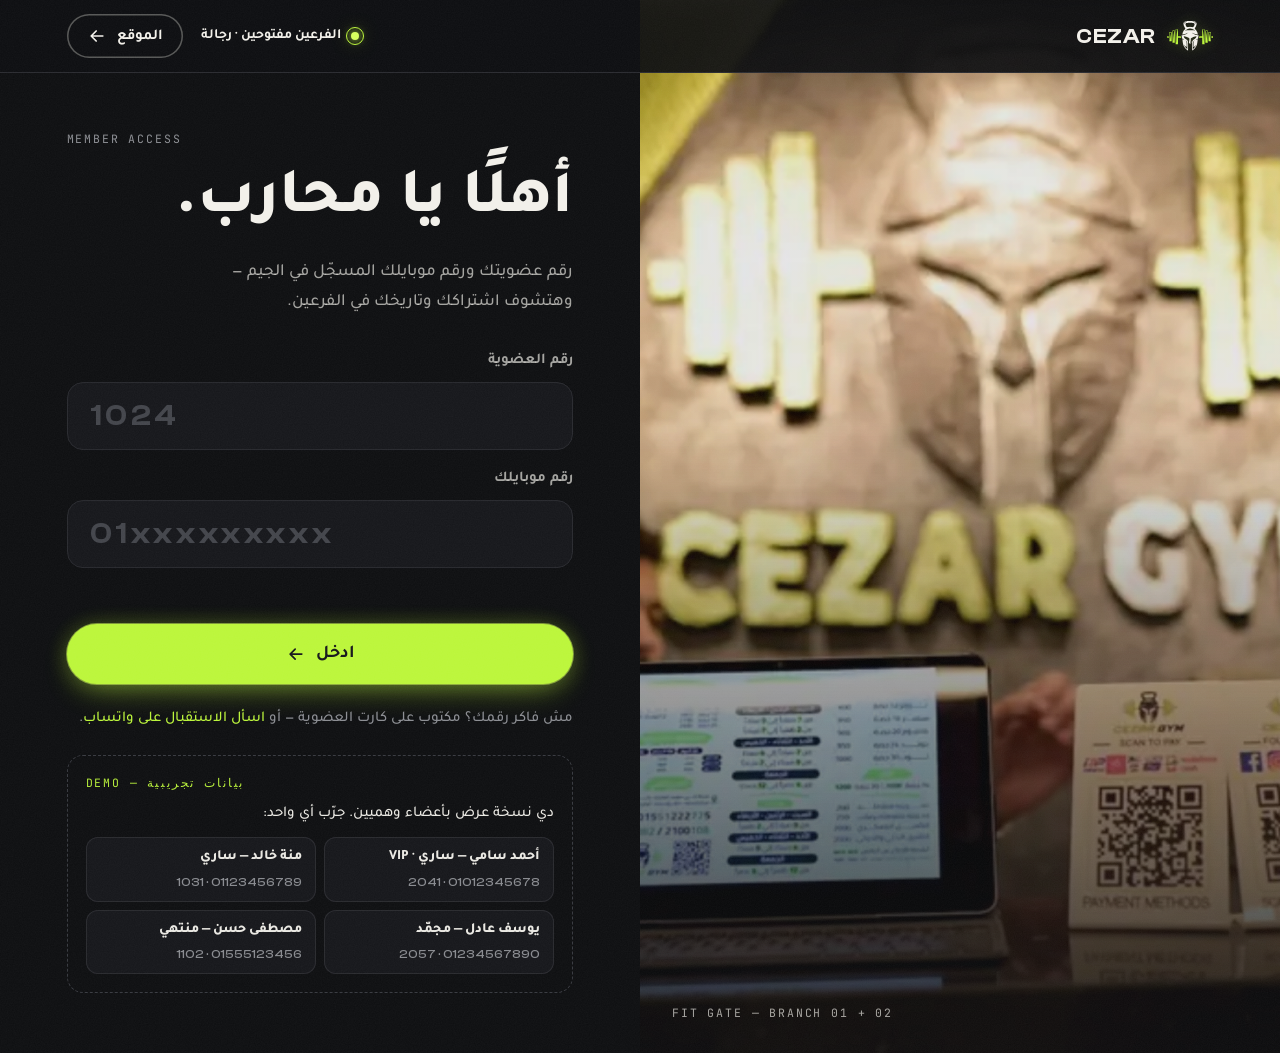
==== commit cadb7e54: "v5.1: الهيرو بيتظبط على أي طول شاشة + الحركة من غير زرار + الموقع أخف - الهيرو: المبنى بيتقاس بين «G" ====
--- a/member.html
+++ b/member.html
@@ -11,7 +11,7 @@
 <link rel="preload" href="assets/fonts/clash-600.woff2" as="font" type="font/woff2" crossorigin>
 <link rel="preload" href="assets/fonts/tajawal-800-ar.woff2" as="font" type="font/woff2" crossorigin>
 <link rel="stylesheet" href="assets/css/base.css?v=7">
-<link rel="stylesheet" href="assets/css/portal.css?v=7">
+<link rel="stylesheet" href="assets/css/portal.css?v=8">
 </head>
 <body class="is-portal">
 
--- a/assets/css/portal.css
+++ b/assets/css/portal.css
@@ -103,7 +103,7 @@
 .flip.is-back .flip__inner { transform: rotateY(180deg); }
 .flip__face { position: absolute; inset: 0; border-radius: 20px; padding: 24px; backface-visibility: hidden; -webkit-backface-visibility: hidden; display: grid; overflow: hidden; }
 .flip__front { background: var(--bg); box-shadow: inset 0 0 0 1px #34363c; grid-template-rows: auto 1fr auto; }
-.flip__front::before { content: ''; position: absolute; inset: 0; background: url('../img/emblem-ghost.png') no-repeat -18% 150% / 78%; opacity: 0.09; pointer-events: none; }
+.flip__front::before { content: ''; position: absolute; inset: 0; background: url('../img/emblem-ghost.webp') no-repeat -18% 150% / 78%; opacity: 0.09; pointer-events: none; }
 .flip__back { background: var(--paper); color: var(--ink); transform: rotateY(180deg); place-items: center; align-content: center; gap: 12px; }
 .card__top { display: flex; justify-content: space-between; align-items: center; }
 .card__top img { width: 54px; }
